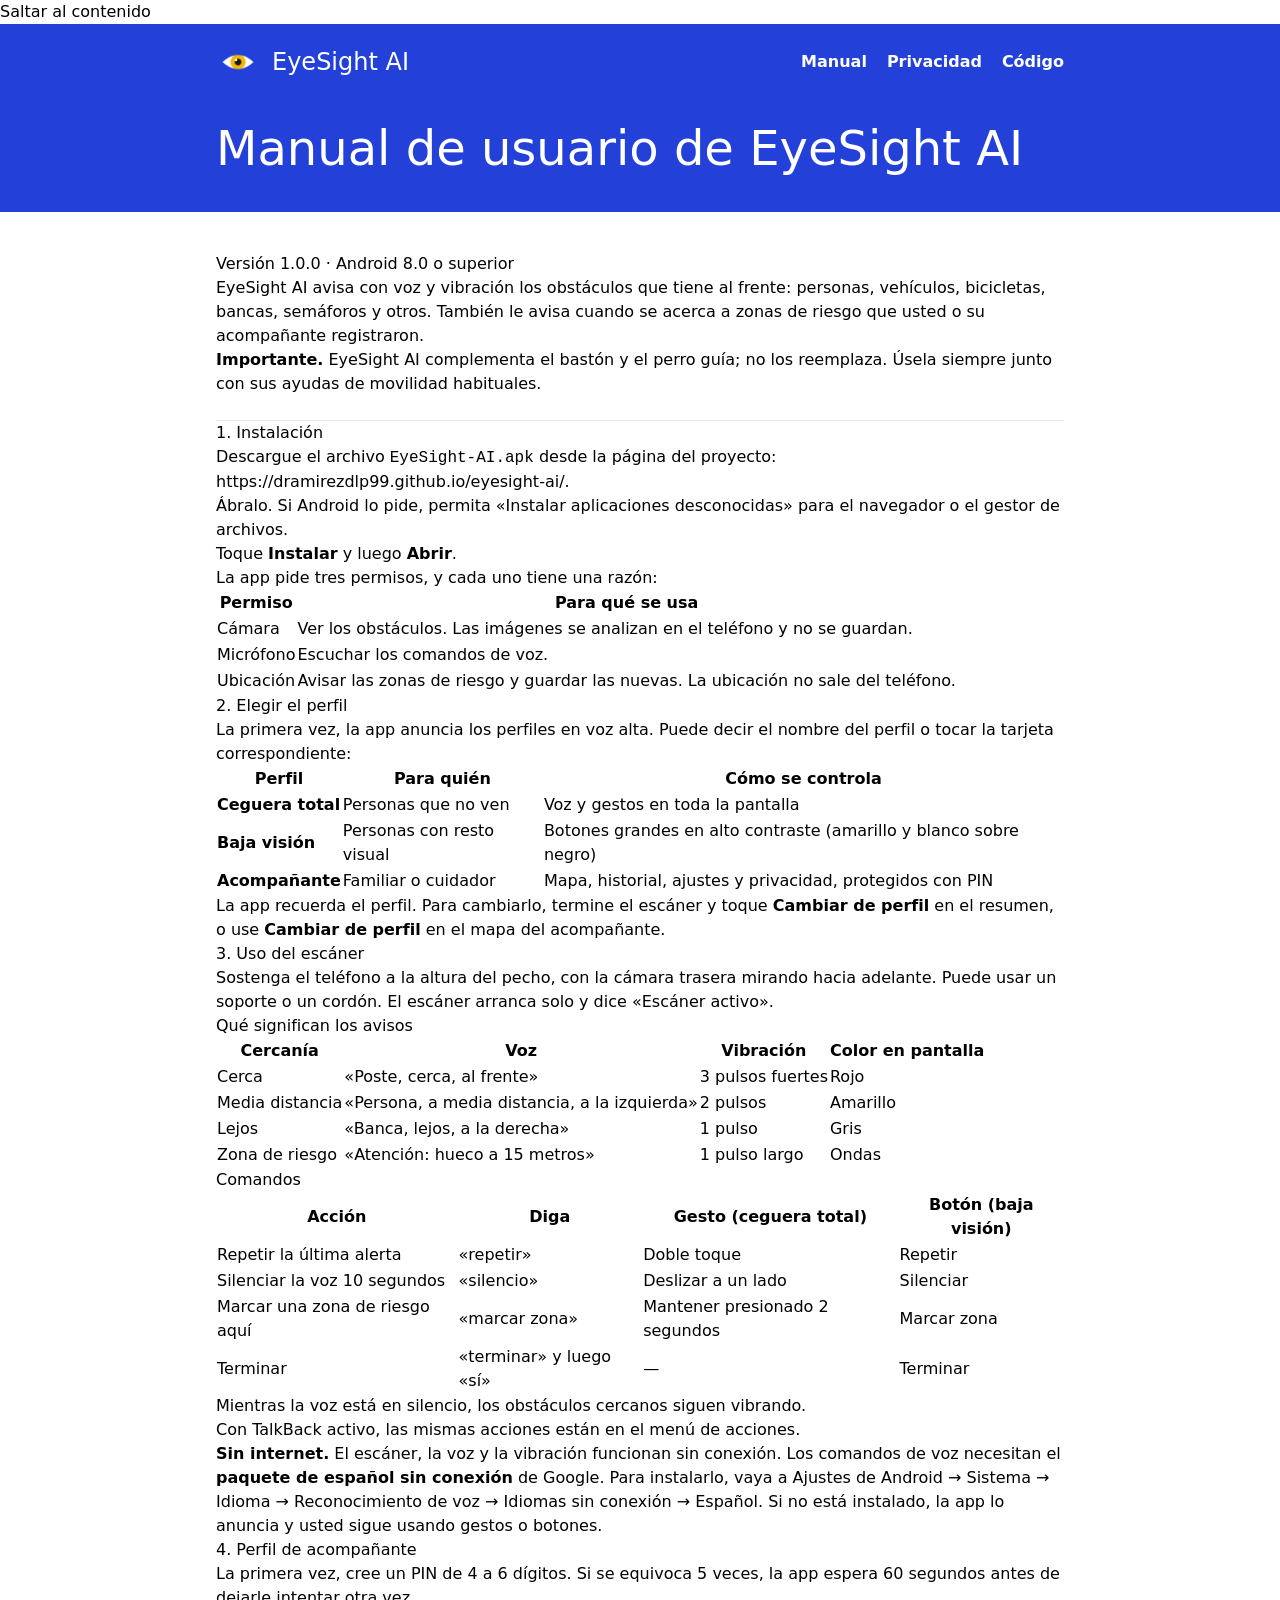
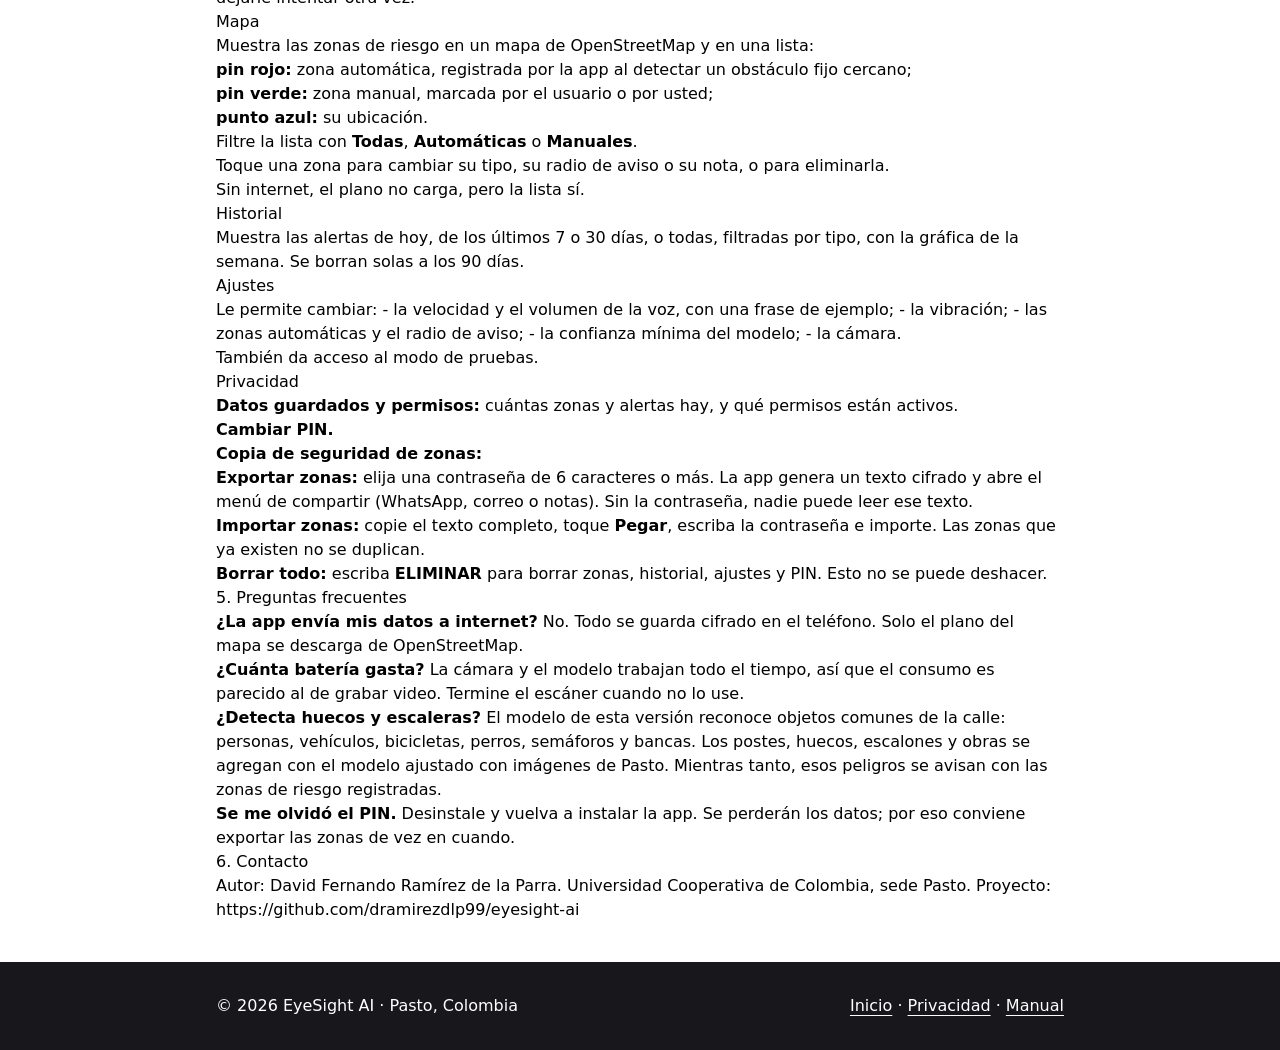
==== website/manual.html @ 479237ba "feat: agrega el manual web" ====
<!doctype html>
<html lang="es">
<head>
  <meta charset="utf-8">
  <meta name="viewport" content="width=device-width, initial-scale=1">
  <title>Manual de usuario · EyeSight AI</title>
  <meta name="description" content="Cómo instalar y usar EyeSight AI: perfiles, alertas, comandos de voz, gestos y perfil de acompañante.">
  <meta name="theme-color" content="#2340D9">
  <link rel="icon" type="image/png" href="img/favicon.png">
  <link rel="stylesheet" href="tailwind.css">
  <link rel="stylesheet" href="site.css">
</head>
<body>
  <a class="skip" href="#contenido">Saltar al contenido</a>
  <!-- Generado desde docs/manual-de-usuario.md. Si cambia el texto, edite ese archivo y regenere esta página. -->
  <header class="bg-cobalt text-paper">
    <nav class="max-w-4xl mx-auto px-4 sm:px-6 py-4 flex items-center justify-between gap-4" aria-label="Principal">
      <a href="./" class="flex items-center gap-3 font-display text-2xl">
        <img src="img/logo-192.png" alt="" width="44" height="44" class="rounded-xl">
        EyeSight AI
      </a>
      <ul class="flex flex-wrap gap-x-5 gap-y-1 text-base font-bold"><li><a class="hover:underline underline-offset-4" aria-current="page" href="manual.html">Manual</a></li><li><a class="hover:underline underline-offset-4" href="privacidad.html">Privacidad</a></li><li><a class="hover:underline underline-offset-4" href="https://github.com/dramirezdlp99/eyesight-ai">Código</a></li></ul>
    </nav>
    <div class="max-w-4xl mx-auto px-4 sm:px-6 pt-6 pb-10">
      <h1 class="font-display text-4xl sm:text-5xl leading-tight">Manual de usuario de EyeSight AI</h1>
    </div>
    <div class="greca" role="presentation"></div>
  </header>
  <main id="contenido" class="max-w-4xl mx-auto px-4 sm:px-6 py-10 prose-es">
<p>Versión 1.0.0 · Android 8.0 o superior</p>
<p>EyeSight AI avisa con voz y vibración los obstáculos que tiene al frente: personas, vehículos,
bicicletas, bancas, semáforos y otros. También le avisa cuando se acerca a zonas de riesgo que usted o su
acompañante registraron.</p>
<div class="note mb-6">
<p><strong>Importante.</strong> EyeSight AI complementa el bastón y el perro guía; no los reemplaza. Úsela
siempre junto con sus ayudas de movilidad habituales.</p>
</div>
<hr />
<h2 id="1-instalacion">1. Instalación</h2>
<ol>
<li>Descargue el archivo <code>EyeSight-AI.apk</code> desde la página del proyecto:
   <a href="https://dramirezdlp99.github.io/eyesight-ai/">https://dramirezdlp99.github.io/eyesight-ai/</a>.</li>
<li>Ábralo. Si Android lo pide, permita «Instalar aplicaciones desconocidas» para el navegador o
   el gestor de archivos.</li>
<li>Toque <strong>Instalar</strong> y luego <strong>Abrir</strong>.</li>
</ol>
<p>La app pide tres permisos, y cada uno tiene una razón:</p>
<div class="table-wrap"><table>
<thead>
<tr>
<th>Permiso</th>
<th>Para qué se usa</th>
</tr>
</thead>
<tbody>
<tr>
<td>Cámara</td>
<td>Ver los obstáculos. Las imágenes se analizan en el teléfono y no se guardan.</td>
</tr>
<tr>
<td>Micrófono</td>
<td>Escuchar los comandos de voz.</td>
</tr>
<tr>
<td>Ubicación</td>
<td>Avisar las zonas de riesgo y guardar las nuevas. La ubicación no sale del teléfono.</td>
</tr>
</tbody>
</table></div>
<h2 id="2-elegir-el-perfil">2. Elegir el perfil</h2>
<p>La primera vez, la app anuncia los perfiles en voz alta. Puede decir el nombre del perfil o tocar
la tarjeta correspondiente:</p>
<div class="table-wrap"><table>
<thead>
<tr>
<th>Perfil</th>
<th>Para quién</th>
<th>Cómo se controla</th>
</tr>
</thead>
<tbody>
<tr>
<td><strong>Ceguera total</strong></td>
<td>Personas que no ven</td>
<td>Voz y gestos en toda la pantalla</td>
</tr>
<tr>
<td><strong>Baja visión</strong></td>
<td>Personas con resto visual</td>
<td>Botones grandes en alto contraste (amarillo y blanco sobre negro)</td>
</tr>
<tr>
<td><strong>Acompañante</strong></td>
<td>Familiar o cuidador</td>
<td>Mapa, historial, ajustes y privacidad, protegidos con PIN</td>
</tr>
</tbody>
</table></div>
<p>La app recuerda el perfil. Para cambiarlo, termine el escáner y toque <strong>Cambiar de perfil</strong> en el
resumen, o use <strong>Cambiar de perfil</strong> en el mapa del acompañante.</p>
<h2 id="3-uso-del-escaner">3. Uso del escáner</h2>
<p>Sostenga el teléfono a la altura del pecho, con la cámara trasera mirando hacia adelante. Puede
usar un soporte o un cordón. El escáner arranca solo y dice «Escáner activo».</p>
<h3 id="que-significan-los-avisos">Qué significan los avisos</h3>
<div class="table-wrap"><table>
<thead>
<tr>
<th>Cercanía</th>
<th>Voz</th>
<th>Vibración</th>
<th>Color en pantalla</th>
</tr>
</thead>
<tbody>
<tr>
<td>Cerca</td>
<td>«Poste, cerca, al frente»</td>
<td>3 pulsos fuertes</td>
<td>Rojo</td>
</tr>
<tr>
<td>Media distancia</td>
<td>«Persona, a media distancia, a la izquierda»</td>
<td>2 pulsos</td>
<td>Amarillo</td>
</tr>
<tr>
<td>Lejos</td>
<td>«Banca, lejos, a la derecha»</td>
<td>1 pulso</td>
<td>Gris</td>
</tr>
<tr>
<td>Zona de riesgo</td>
<td>«Atención: hueco a 15 metros»</td>
<td>1 pulso largo</td>
<td>Ondas</td>
</tr>
</tbody>
</table></div>
<h3 id="comandos">Comandos</h3>
<div class="table-wrap"><table>
<thead>
<tr>
<th>Acción</th>
<th>Diga</th>
<th>Gesto (ceguera total)</th>
<th>Botón (baja visión)</th>
</tr>
</thead>
<tbody>
<tr>
<td>Repetir la última alerta</td>
<td>«repetir»</td>
<td>Doble toque</td>
<td>Repetir</td>
</tr>
<tr>
<td>Silenciar la voz 10 segundos</td>
<td>«silencio»</td>
<td>Deslizar a un lado</td>
<td>Silenciar</td>
</tr>
<tr>
<td>Marcar una zona de riesgo aquí</td>
<td>«marcar zona»</td>
<td>Mantener presionado 2 segundos</td>
<td>Marcar zona</td>
</tr>
<tr>
<td>Terminar</td>
<td>«terminar» y luego «sí»</td>
<td>—</td>
<td>Terminar</td>
</tr>
</tbody>
</table></div>
<ul>
<li>Mientras la voz está en silencio, los obstáculos cercanos siguen vibrando.</li>
<li>Con TalkBack activo, las mismas acciones están en el menú de acciones.</li>
</ul>
<p><strong>Sin internet.</strong> El escáner, la voz y la vibración funcionan sin conexión. Los comandos de voz
necesitan el <strong>paquete de español sin conexión</strong> de Google. Para instalarlo, vaya a Ajustes de
Android → Sistema → Idioma → Reconocimiento de voz → Idiomas sin conexión → Español. Si no está
instalado, la app lo anuncia y usted sigue usando gestos o botones.</p>
<h2 id="4-perfil-de-acompanante">4. Perfil de acompañante</h2>
<p>La primera vez, cree un PIN de 4 a 6 dígitos. Si se equivoca 5 veces, la app espera 60 segundos
antes de dejarle intentar otra vez.</p>
<h3 id="mapa">Mapa</h3>
<ul>
<li>Muestra las zonas de riesgo en un mapa de OpenStreetMap y en una lista:</li>
<li><strong>pin rojo:</strong> zona automática, registrada por la app al detectar un obstáculo fijo cercano;</li>
<li><strong>pin verde:</strong> zona manual, marcada por el usuario o por usted;</li>
<li><strong>punto azul:</strong> su ubicación.</li>
<li>Filtre la lista con <strong>Todas</strong>, <strong>Automáticas</strong> o <strong>Manuales</strong>.</li>
<li>Toque una zona para cambiar su tipo, su radio de aviso o su nota, o para eliminarla.</li>
<li>Sin internet, el plano no carga, pero la lista sí.</li>
</ul>
<h3 id="historial">Historial</h3>
<p>Muestra las alertas de hoy, de los últimos 7 o 30 días, o todas, filtradas por tipo, con la
gráfica de la semana. Se borran solas a los 90 días.</p>
<h3 id="ajustes">Ajustes</h3>
<p>Le permite cambiar:
- la velocidad y el volumen de la voz, con una frase de ejemplo;
- la vibración;
- las zonas automáticas y el radio de aviso;
- la confianza mínima del modelo;
- la cámara.</p>
<p>También da acceso al modo de pruebas.</p>
<h3 id="privacidad">Privacidad</h3>
<ul>
<li><strong>Datos guardados y permisos:</strong> cuántas zonas y alertas hay, y qué permisos están activos.</li>
<li><strong>Cambiar PIN.</strong></li>
<li><strong>Copia de seguridad de zonas:</strong></li>
<li><strong>Exportar zonas:</strong> elija una contraseña de 6 caracteres o más. La app genera un texto
    cifrado y abre el menú de compartir (WhatsApp, correo o notas). Sin la contraseña, nadie
    puede leer ese texto.</li>
<li><strong>Importar zonas:</strong> copie el texto completo, toque <strong>Pegar</strong>, escriba la contraseña e
    importe. Las zonas que ya existen no se duplican.</li>
<li><strong>Borrar todo:</strong> escriba <strong>ELIMINAR</strong> para borrar zonas, historial, ajustes y PIN. Esto no se
  puede deshacer.</li>
</ul>
<h2 id="5-preguntas-frecuentes">5. Preguntas frecuentes</h2>
<p><strong>¿La app envía mis datos a internet?</strong>
No. Todo se guarda cifrado en el teléfono. Solo el plano del mapa se descarga de OpenStreetMap.</p>
<p><strong>¿Cuánta batería gasta?</strong>
La cámara y el modelo trabajan todo el tiempo, así que el consumo es parecido al de grabar video.
Termine el escáner cuando no lo use.</p>
<p><strong>¿Detecta huecos y escaleras?</strong>
El modelo de esta versión reconoce objetos comunes de la calle: personas, vehículos, bicicletas,
perros, semáforos y bancas. Los postes, huecos, escalones y obras se agregan con el modelo
ajustado con imágenes de Pasto. Mientras tanto, esos peligros se avisan con las zonas de riesgo
registradas.</p>
<p><strong>Se me olvidó el PIN.</strong>
Desinstale y vuelva a instalar la app. Se perderán los datos; por eso conviene exportar las zonas
de vez en cuando.</p>
<h2 id="6-contacto">6. Contacto</h2>
<p>Autor: David Fernando Ramírez de la Parra. Universidad Cooperativa de Colombia, sede Pasto.
Proyecto: <a href="https://github.com/dramirezdlp99/eyesight-ai">https://github.com/dramirezdlp99/eyesight-ai</a></p>
  </main>
  <footer class="bg-ink text-paper">
    <div class="greca" role="presentation"></div>
    <div class="max-w-4xl mx-auto px-4 sm:px-6 py-8 flex flex-wrap gap-4 justify-between text-base">
      <p>© 2026 EyeSight AI · Pasto, Colombia</p>
      <p><a class="underline underline-offset-4" href="./">Inicio</a> ·
        <a class="underline underline-offset-4" href="privacidad.html">Privacidad</a> ·
        <a class="underline underline-offset-4" href="manual.html">Manual</a></p>
    </div>
  </footer>
</body>
</html>
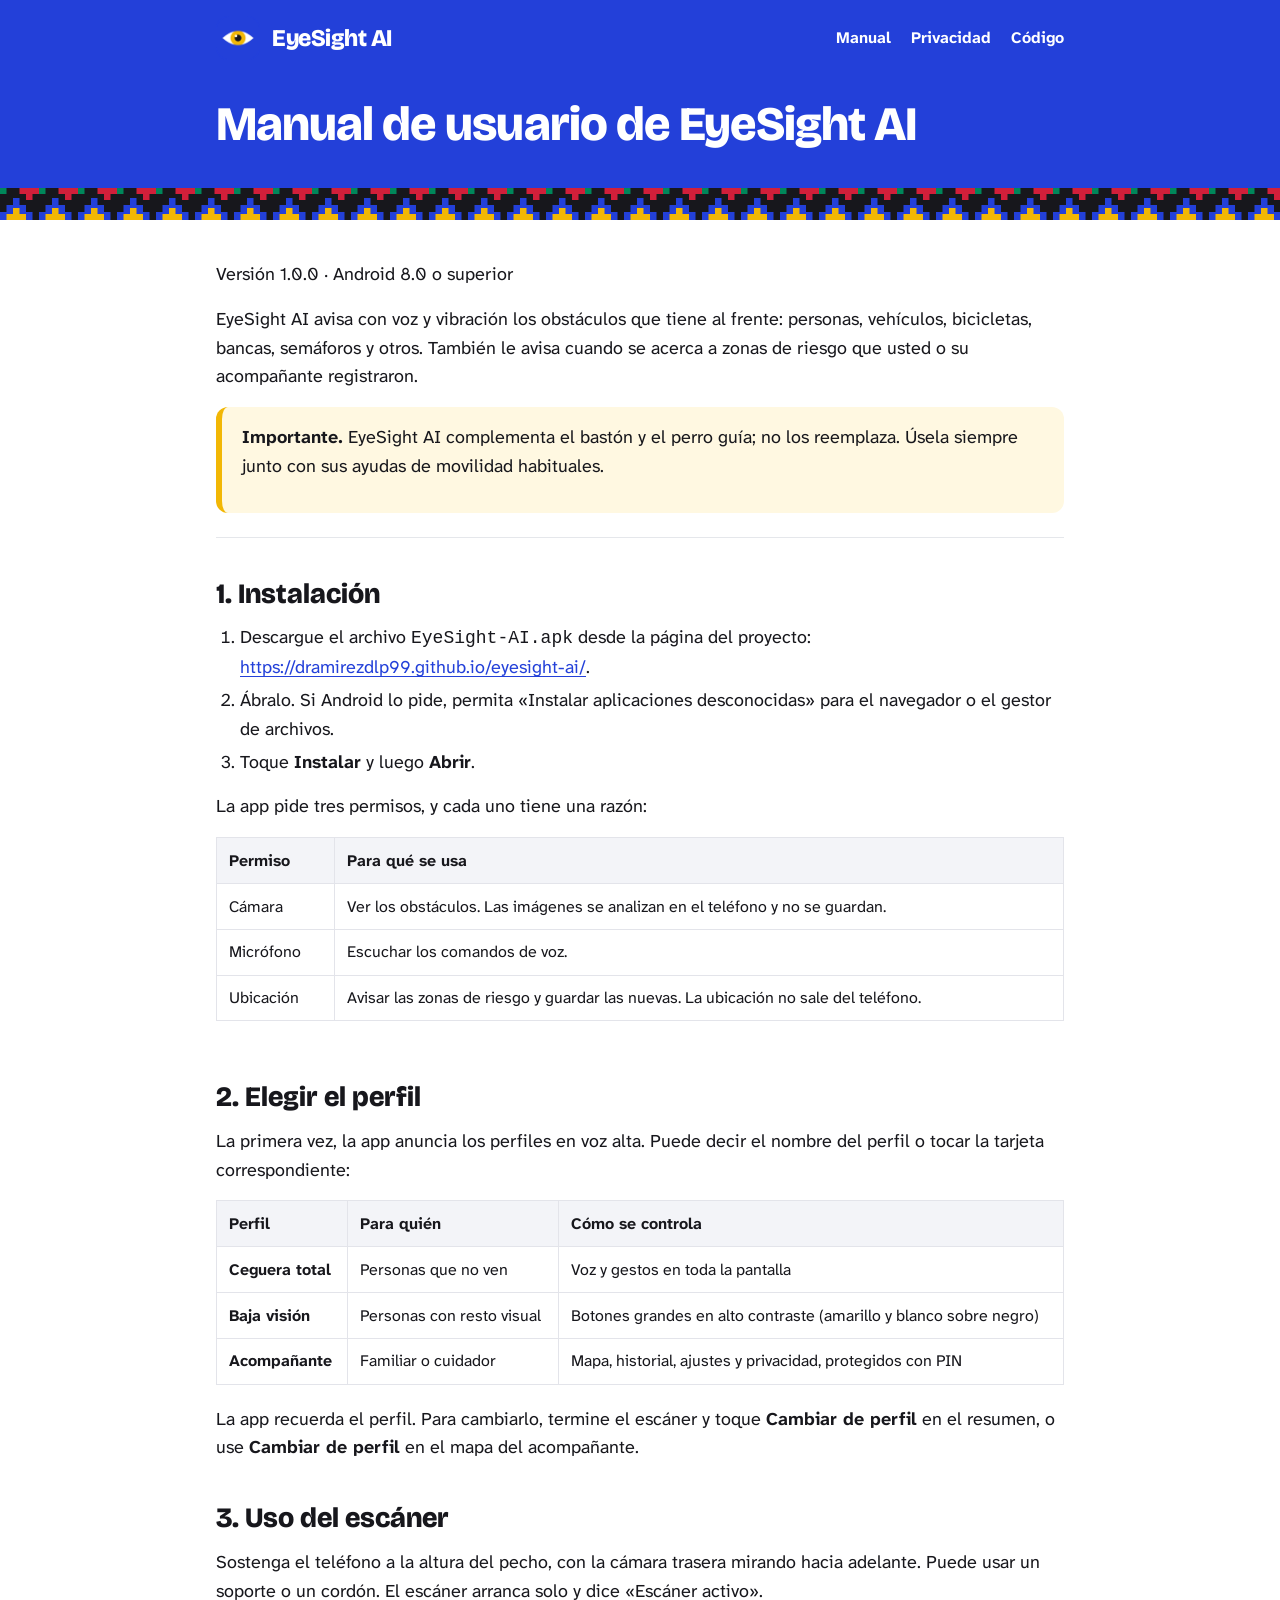
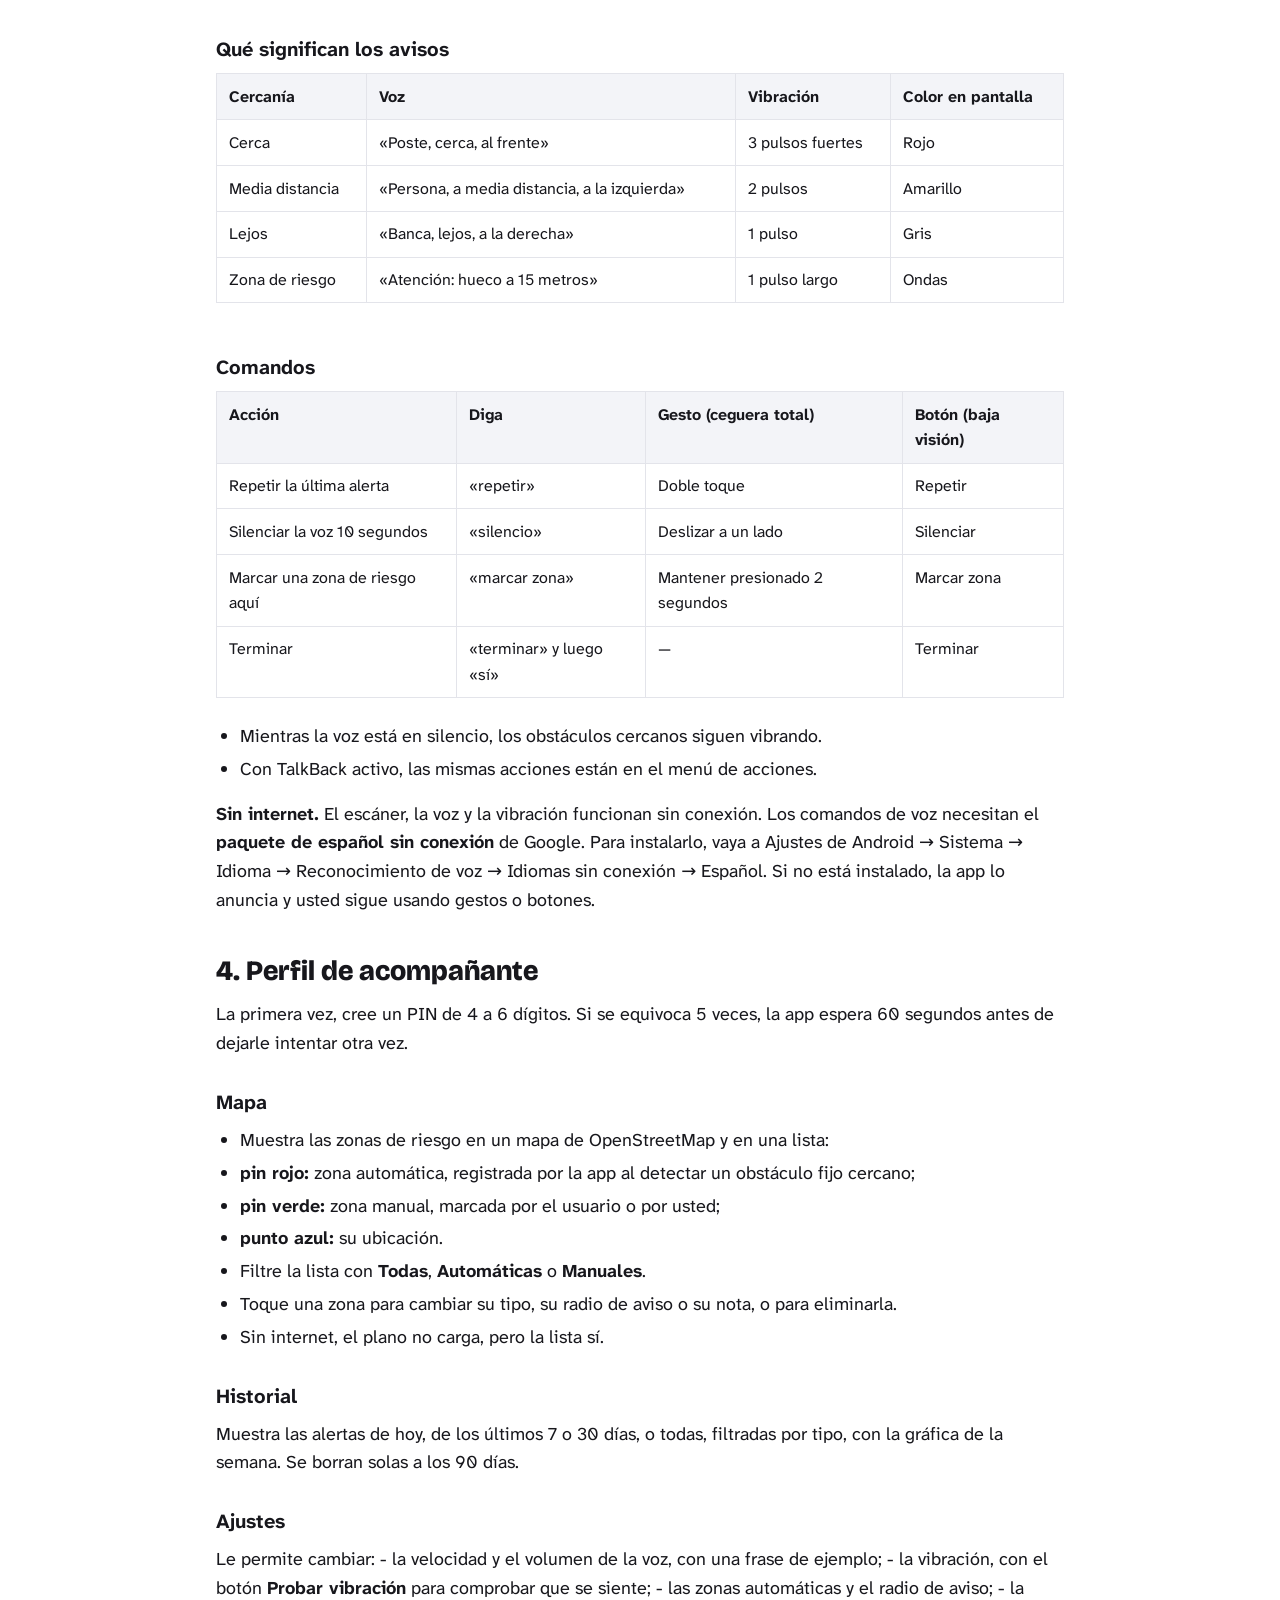
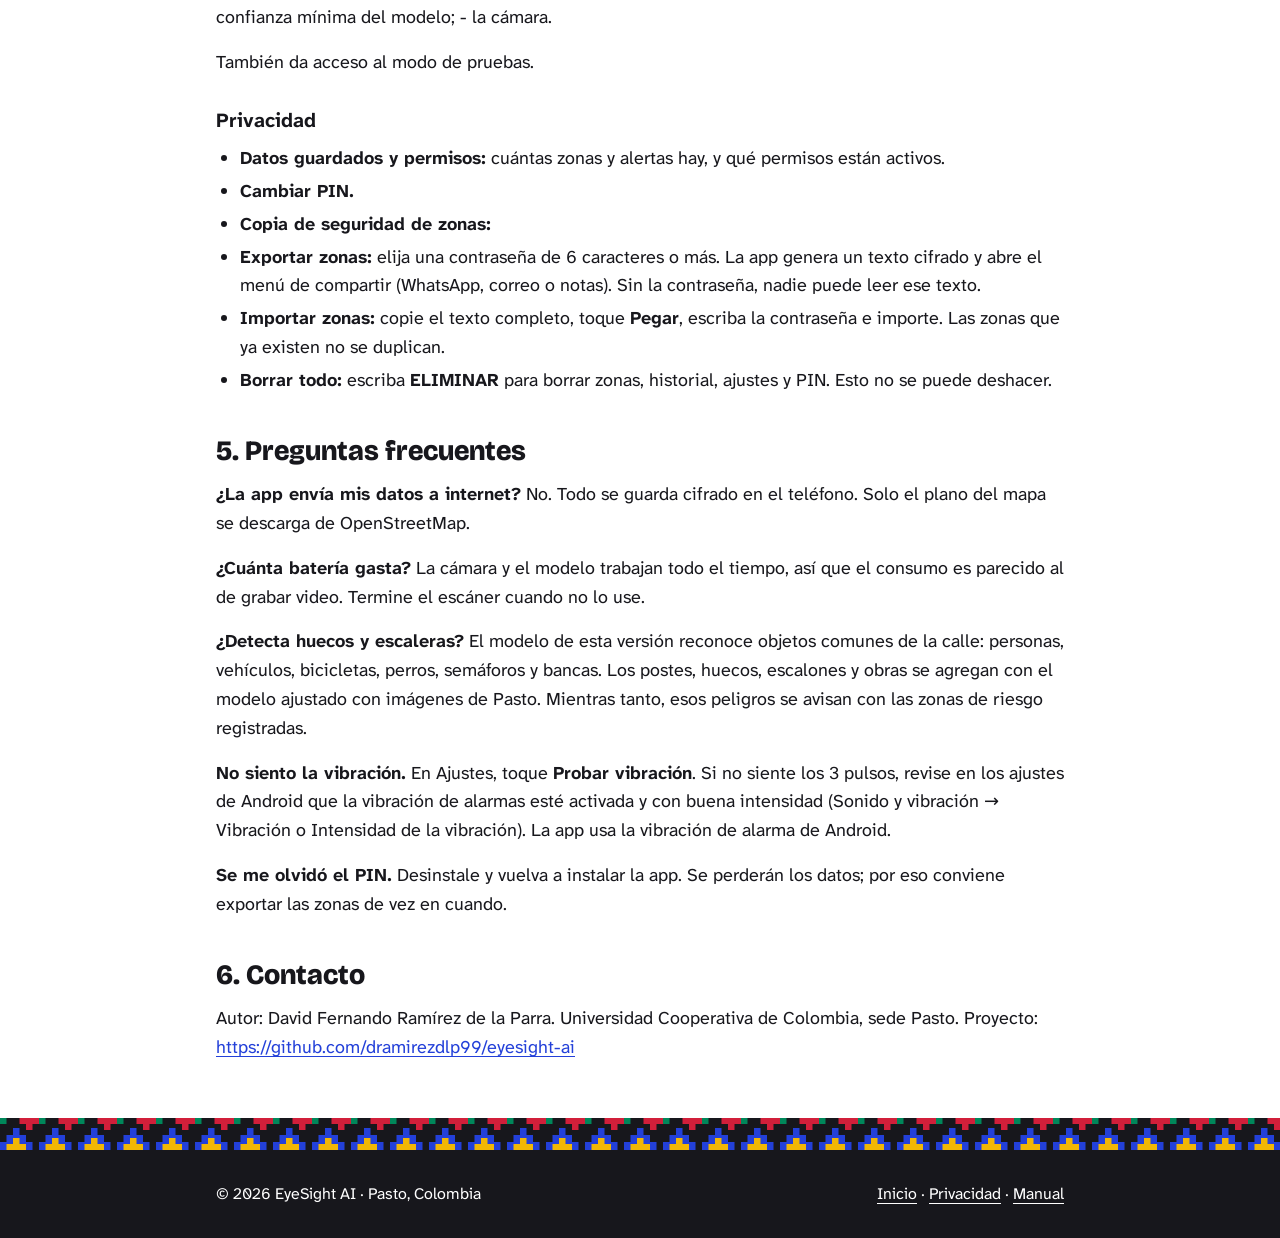
==== commit b2731a56: "docs: actualiza el manual web" ====
--- a/website/manual.html
+++ b/website/manual.html
@@ -202,7 +202,7 @@
 <h3 id="ajustes">Ajustes</h3>
 <p>Le permite cambiar:
 - la velocidad y el volumen de la voz, con una frase de ejemplo;
-- la vibración;
+- la vibración, con el botón <strong>Probar vibración</strong> para comprobar que se siente;
 - las zonas automáticas y el radio de aviso;
 - la confianza mínima del modelo;
 - la cámara.</p>
@@ -231,6 +231,10 @@
 perros, semáforos y bancas. Los postes, huecos, escalones y obras se agregan con el modelo
 ajustado con imágenes de Pasto. Mientras tanto, esos peligros se avisan con las zonas de riesgo
 registradas.</p>
+<p><strong>No siento la vibración.</strong>
+En Ajustes, toque <strong>Probar vibración</strong>. Si no siente los 3 pulsos, revise en los ajustes de
+Android que la vibración de alarmas esté activada y con buena intensidad (Sonido y vibración →
+Vibración o Intensidad de la vibración). La app usa la vibración de alarma de Android.</p>
 <p><strong>Se me olvidó el PIN.</strong>
 Desinstale y vuelva a instalar la app. Se perderán los datos; por eso conviene exportar las zonas
 de vez en cuando.</p>
--- a/website/site.css
+++ b/website/site.css
@@ -0,0 +1,76 @@
+/* EyeSight AI: estilos comunes de la página web («Barniz de Pasto»). */
+@font-face {
+  font-family: "Atkinson Hyperlegible Next";
+  src: url("fonts/AtkinsonHyperlegibleNext-Regular.ttf") format("truetype");
+  font-weight: 400;
+  font-display: swap;
+}
+@font-face {
+  font-family: "Atkinson Hyperlegible Next";
+  src: url("fonts/AtkinsonHyperlegibleNext-Bold.ttf") format("truetype");
+  font-weight: 700;
+  font-display: swap;
+}
+@font-face {
+  font-family: "Bricolage Grotesque";
+  src: url("fonts/BricolageGrotesque-ExtraBold.ttf") format("truetype");
+  font-weight: 800;
+  font-display: swap;
+}
+
+:root {
+  --paper: #ffffff;
+  --mist: #f3f4f8;
+  --line: #e3e4ea;
+  --ink: #17171c;
+  --ink-soft: #4b4b57;
+  --cobalt: #2340d9;
+  --cobalt-deep: #1a2fa6;
+  --carmin: #d11f3a;
+  --oro: #f2b705;
+  --esmeralda: #00875a;
+  color-scheme: light;
+}
+
+html { scroll-behavior: smooth; }
+@media (prefers-reduced-motion: reduce) {
+  html { scroll-behavior: auto; }
+  *, *::before, *::after { animation: none !important; transition: none !important; }
+}
+
+body {
+  background: var(--paper);
+  color: var(--ink);
+  font-family: "Atkinson Hyperlegible Next", system-ui, sans-serif;
+  font-size: 1.125rem;
+  line-height: 1.6;
+}
+
+.font-display { font-family: "Bricolage Grotesque", "Atkinson Hyperlegible Next", sans-serif; font-weight: 800; letter-spacing: -0.02em; }
+
+.greca {
+  height: 32px;
+  background: url("img/greca.svg") repeat-x left center / auto 32px;
+}
+.greca-tall { height: 48px; background-size: auto 48px; }
+
+:focus-visible { outline: 4px solid var(--oro); outline-offset: 3px; border-radius: 6px; }
+
+.skip {
+  position: absolute; left: 1rem; top: -4rem; z-index: 50;
+  background: var(--ink); color: var(--paper); padding: .75rem 1rem; border-radius: .75rem;
+}
+.skip:focus { top: 1rem; }
+
+.prose-es h2 { font-family: "Bricolage Grotesque", sans-serif; font-weight: 800; font-size: 1.75rem; line-height: 1.2; margin: 2.5rem 0 .75rem; }
+.prose-es h3 { font-weight: 700; font-size: 1.25rem; margin: 1.75rem 0 .5rem; }
+.prose-es p, .prose-es ul, .prose-es ol { margin: 0 0 1rem; }
+.prose-es ul { list-style: disc; padding-left: 1.5rem; }
+.prose-es ol { list-style: decimal; padding-left: 1.5rem; }
+.prose-es li { margin: .25rem 0; }
+.prose-es a { color: var(--cobalt); text-decoration: underline; text-underline-offset: 3px; }
+.prose-es table { width: 100%; border-collapse: collapse; margin: 0 0 1.25rem; font-size: 1rem; }
+.prose-es th, .prose-es td { border: 1px solid var(--line); padding: .6rem .75rem; text-align: left; vertical-align: top; }
+.prose-es th { background: var(--mist); }
+.table-wrap { overflow-x: auto; }
+.note { background: #fff8e1; border-left: 6px solid var(--oro); padding: 1rem 1.25rem; border-radius: .75rem; }
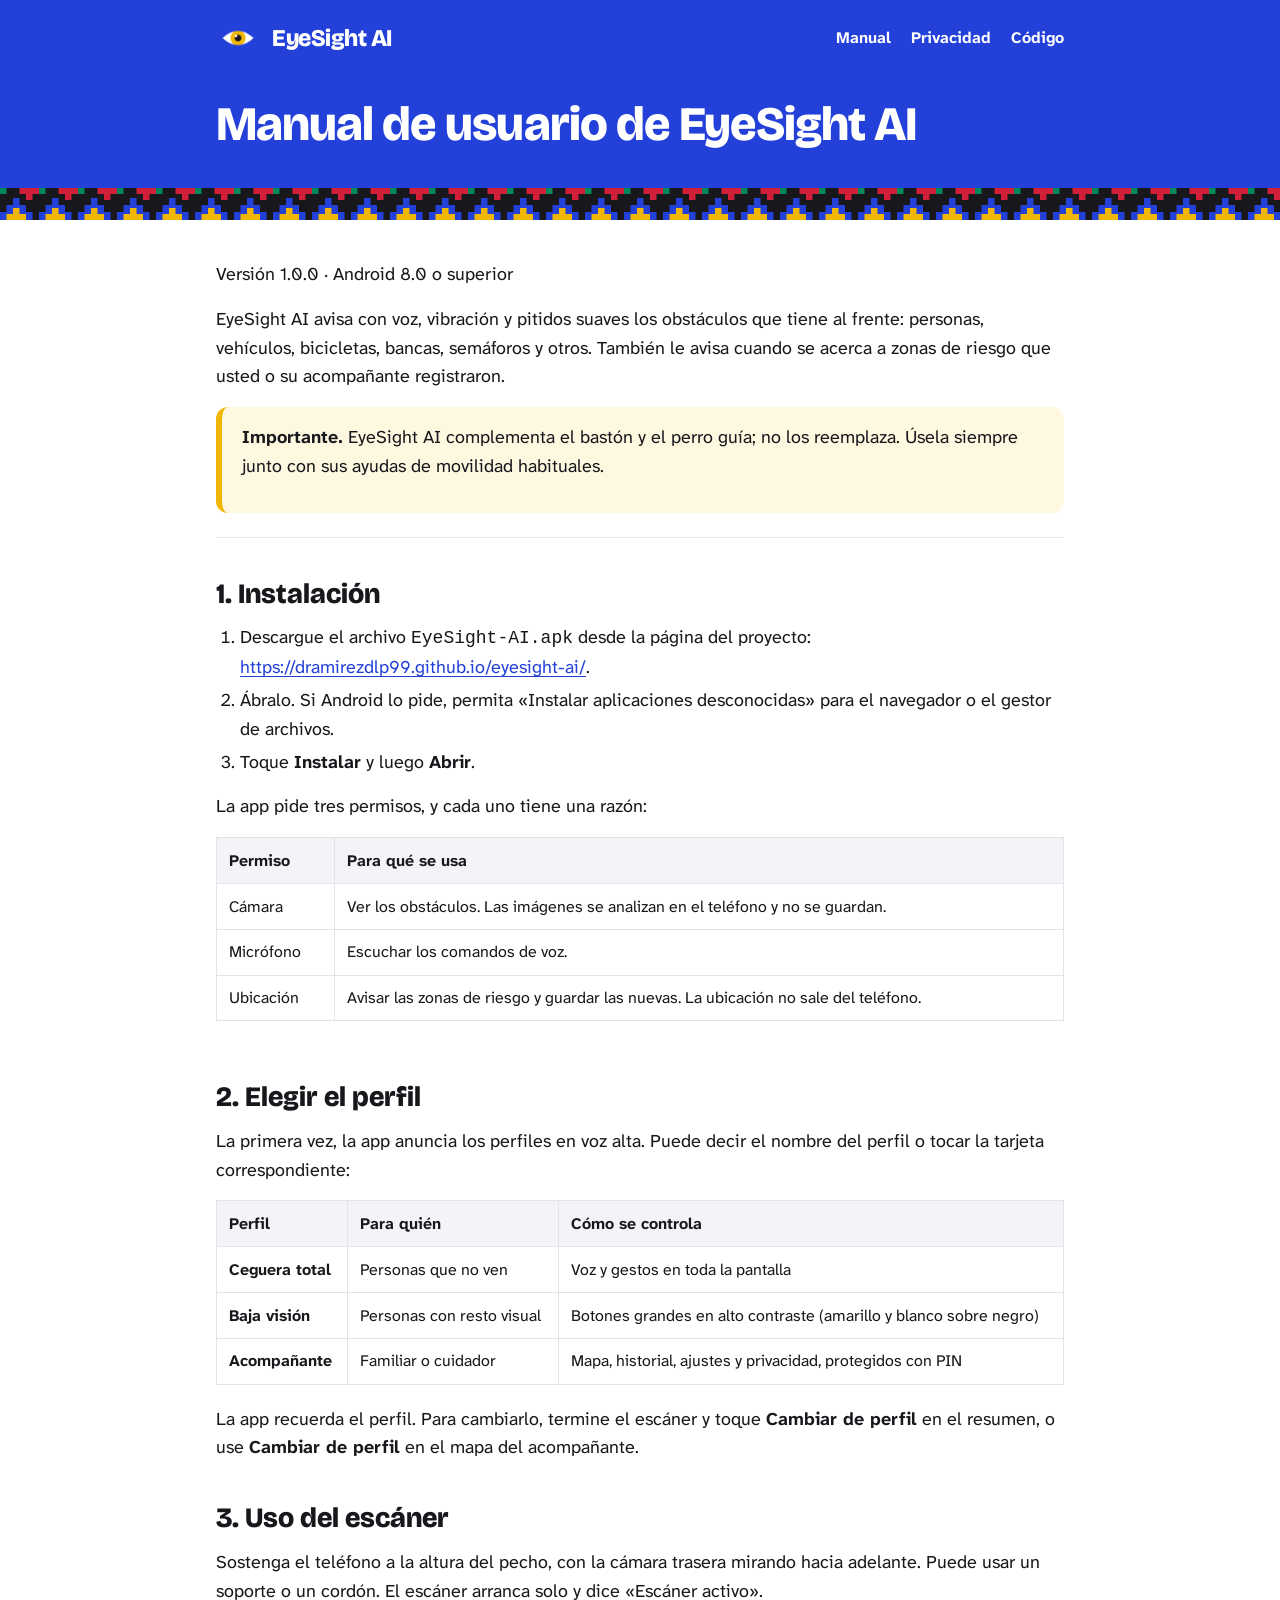
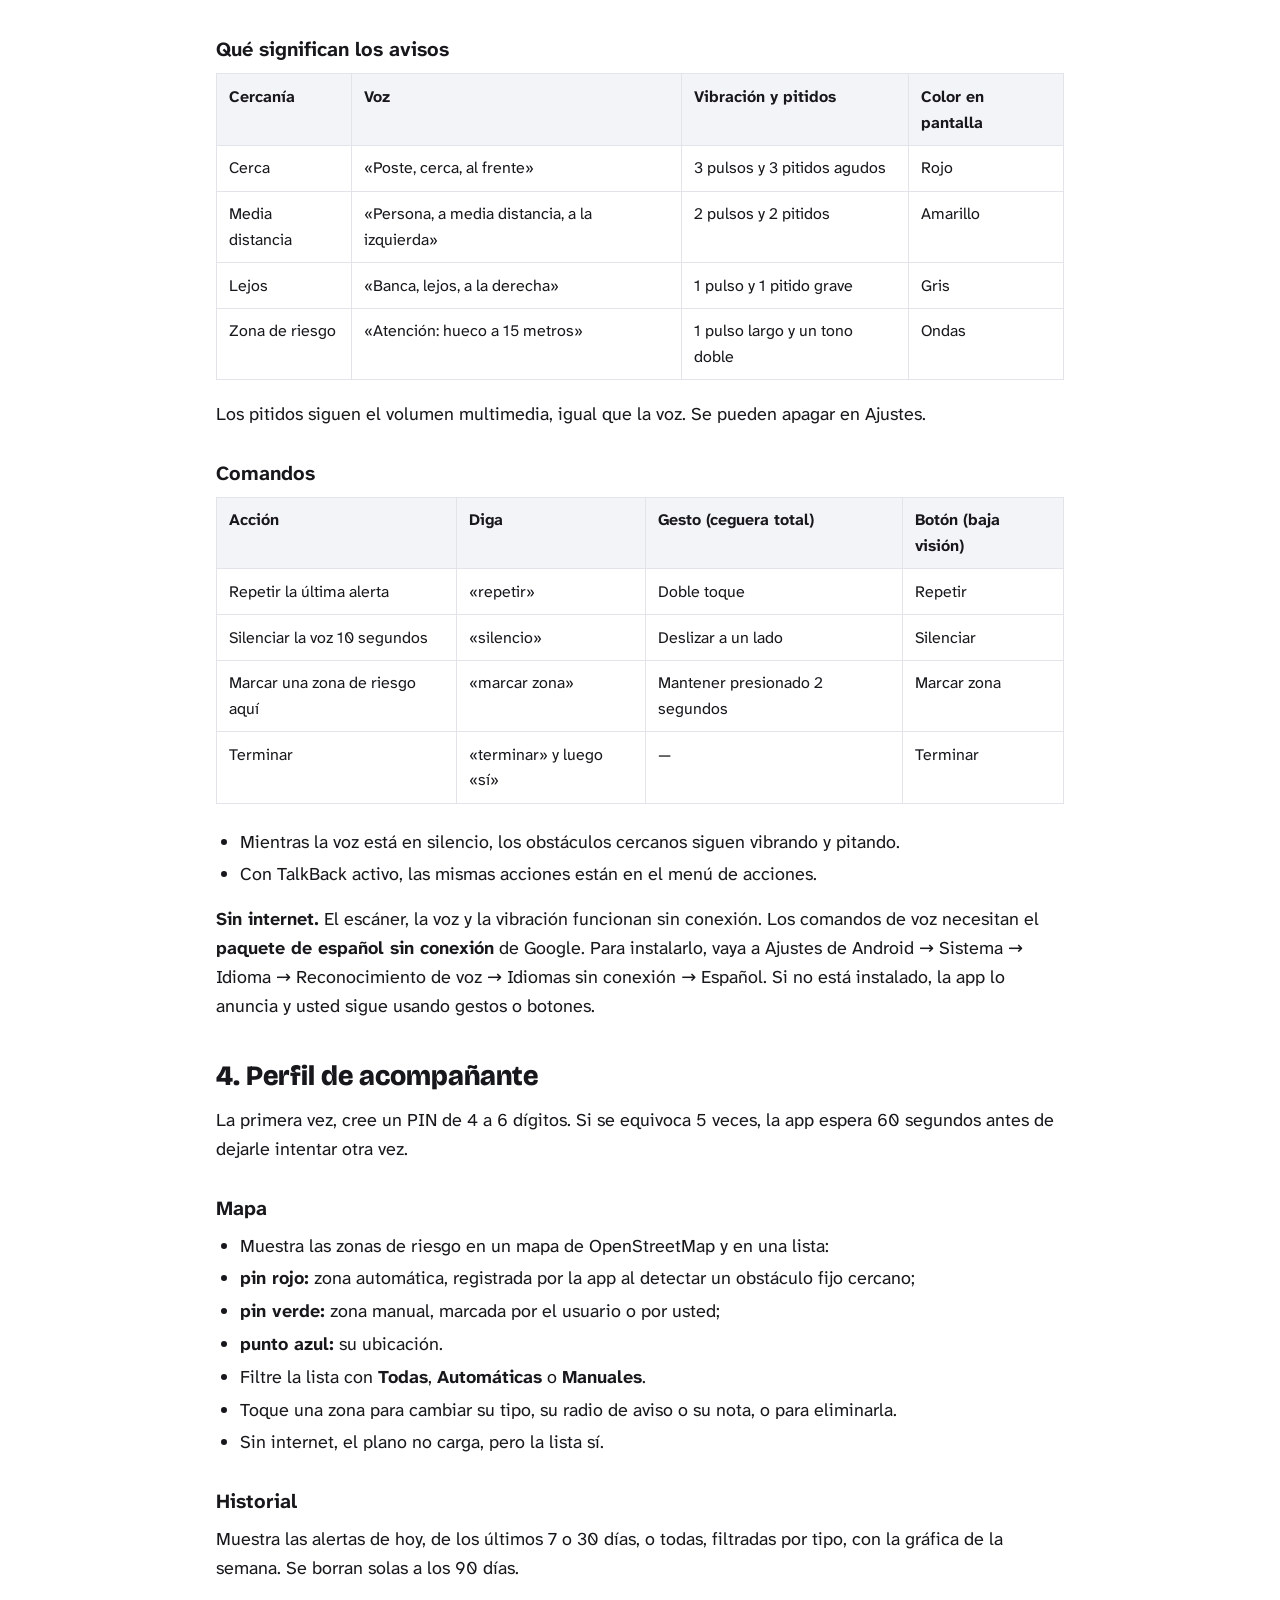
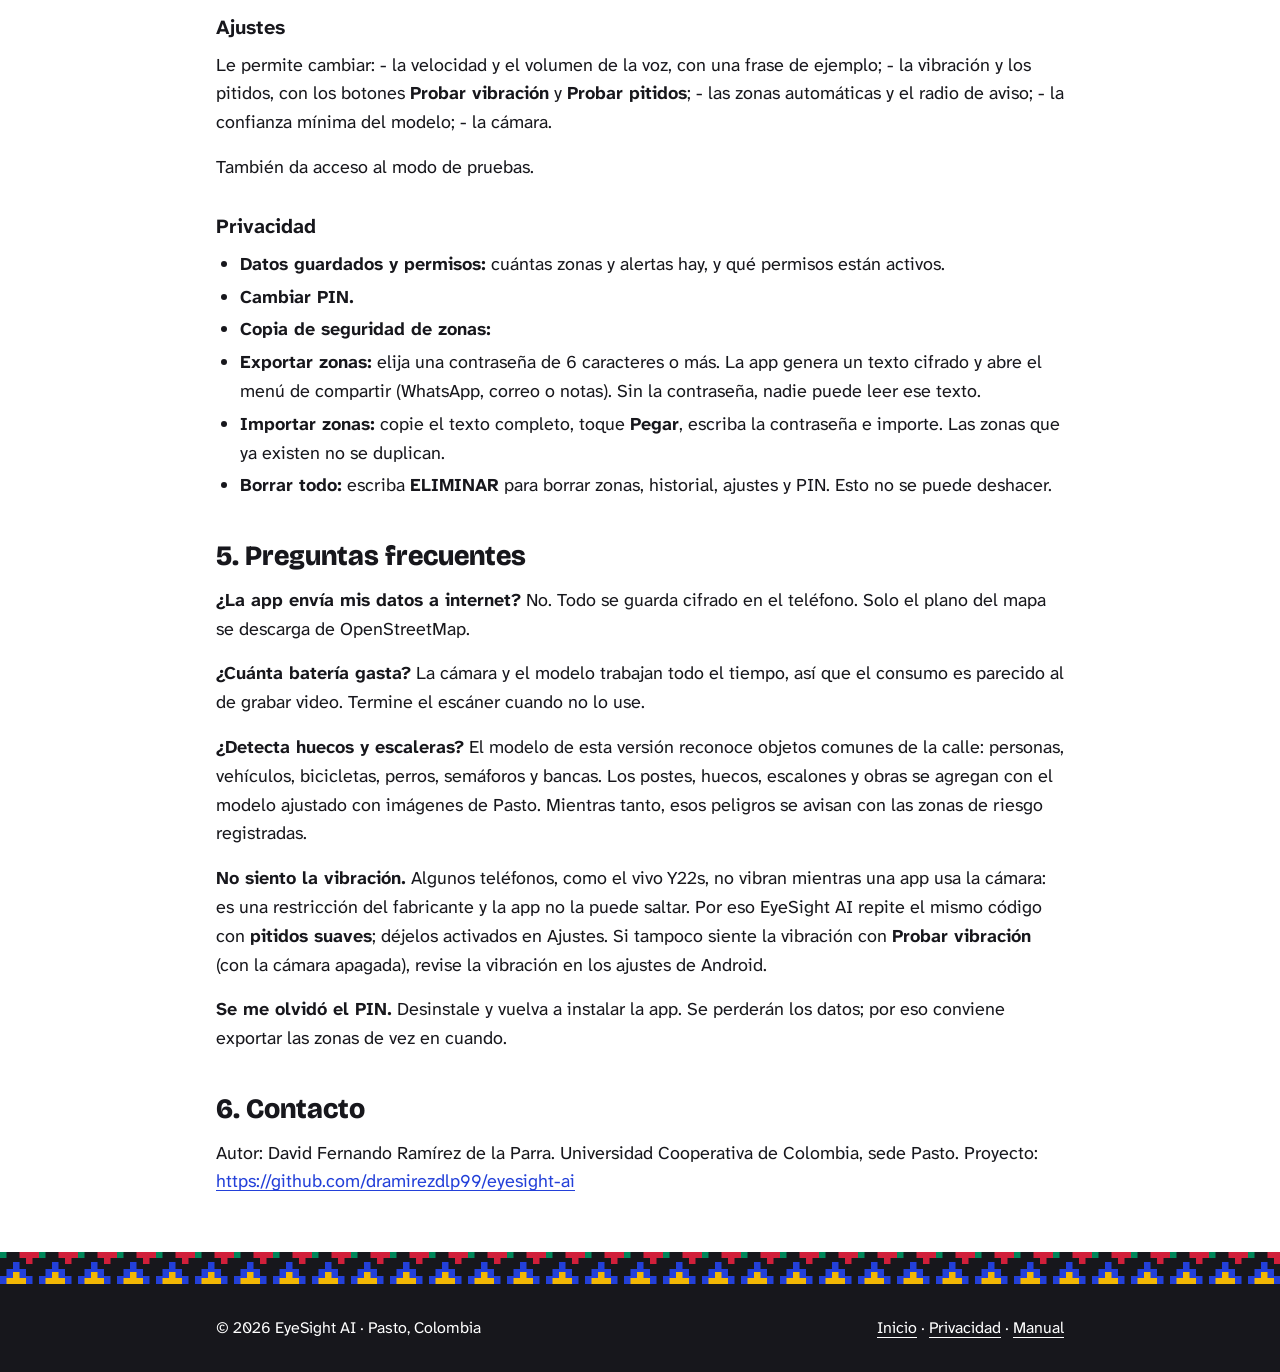
==== commit b2eb3ece: "docs: actualiza el manual web" ====
--- a/website/manual.html
+++ b/website/manual.html
@@ -28,7 +28,7 @@
   </header>
   <main id="contenido" class="max-w-4xl mx-auto px-4 sm:px-6 py-10 prose-es">
 <p>Versión 1.0.0 · Android 8.0 o superior</p>
-<p>EyeSight AI avisa con voz y vibración los obstáculos que tiene al frente: personas, vehículos,
+<p>EyeSight AI avisa con voz, vibración y pitidos suaves los obstáculos que tiene al frente: personas, vehículos,
 bicicletas, bancas, semáforos y otros. También le avisa cuando se acerca a zonas de riesgo que usted o su
 acompañante registraron.</p>
 <div class="note mb-6">
@@ -107,7 +107,7 @@
 <tr>
 <th>Cercanía</th>
 <th>Voz</th>
-<th>Vibración</th>
+<th>Vibración y pitidos</th>
 <th>Color en pantalla</th>
 </tr>
 </thead>
@@ -115,29 +115,30 @@
 <tr>
 <td>Cerca</td>
 <td>«Poste, cerca, al frente»</td>
-<td>3 pulsos fuertes</td>
+<td>3 pulsos y 3 pitidos agudos</td>
 <td>Rojo</td>
 </tr>
 <tr>
 <td>Media distancia</td>
 <td>«Persona, a media distancia, a la izquierda»</td>
-<td>2 pulsos</td>
+<td>2 pulsos y 2 pitidos</td>
 <td>Amarillo</td>
 </tr>
 <tr>
 <td>Lejos</td>
 <td>«Banca, lejos, a la derecha»</td>
-<td>1 pulso</td>
+<td>1 pulso y 1 pitido grave</td>
 <td>Gris</td>
 </tr>
 <tr>
 <td>Zona de riesgo</td>
 <td>«Atención: hueco a 15 metros»</td>
-<td>1 pulso largo</td>
+<td>1 pulso largo y un tono doble</td>
 <td>Ondas</td>
 </tr>
 </tbody>
 </table></div>
+<p>Los pitidos siguen el volumen multimedia, igual que la voz. Se pueden apagar en Ajustes.</p>
 <h3 id="comandos">Comandos</h3>
 <div class="table-wrap"><table>
 <thead>
@@ -176,7 +177,7 @@
 </tbody>
 </table></div>
 <ul>
-<li>Mientras la voz está en silencio, los obstáculos cercanos siguen vibrando.</li>
+<li>Mientras la voz está en silencio, los obstáculos cercanos siguen vibrando y pitando.</li>
 <li>Con TalkBack activo, las mismas acciones están en el menú de acciones.</li>
 </ul>
 <p><strong>Sin internet.</strong> El escáner, la voz y la vibración funcionan sin conexión. Los comandos de voz
@@ -202,7 +203,7 @@
 <h3 id="ajustes">Ajustes</h3>
 <p>Le permite cambiar:
 - la velocidad y el volumen de la voz, con una frase de ejemplo;
-- la vibración, con el botón <strong>Probar vibración</strong> para comprobar que se siente;
+- la vibración y los pitidos, con los botones <strong>Probar vibración</strong> y <strong>Probar pitidos</strong>;
 - las zonas automáticas y el radio de aviso;
 - la confianza mínima del modelo;
 - la cámara.</p>
@@ -232,9 +233,10 @@
 ajustado con imágenes de Pasto. Mientras tanto, esos peligros se avisan con las zonas de riesgo
 registradas.</p>
 <p><strong>No siento la vibración.</strong>
-En Ajustes, toque <strong>Probar vibración</strong>. Si no siente los 3 pulsos, revise en los ajustes de
-Android que la vibración de alarmas esté activada y con buena intensidad (Sonido y vibración →
-Vibración o Intensidad de la vibración). La app usa la vibración de alarma de Android.</p>
+Algunos teléfonos, como el vivo Y22s, no vibran mientras una app usa la cámara: es una
+restricción del fabricante y la app no la puede saltar. Por eso EyeSight AI repite el mismo código
+con <strong>pitidos suaves</strong>; déjelos activados en Ajustes. Si tampoco siente la vibración con
+<strong>Probar vibración</strong> (con la cámara apagada), revise la vibración en los ajustes de Android.</p>
 <p><strong>Se me olvidó el PIN.</strong>
 Desinstale y vuelva a instalar la app. Se perderán los datos; por eso conviene exportar las zonas
 de vez en cuando.</p>
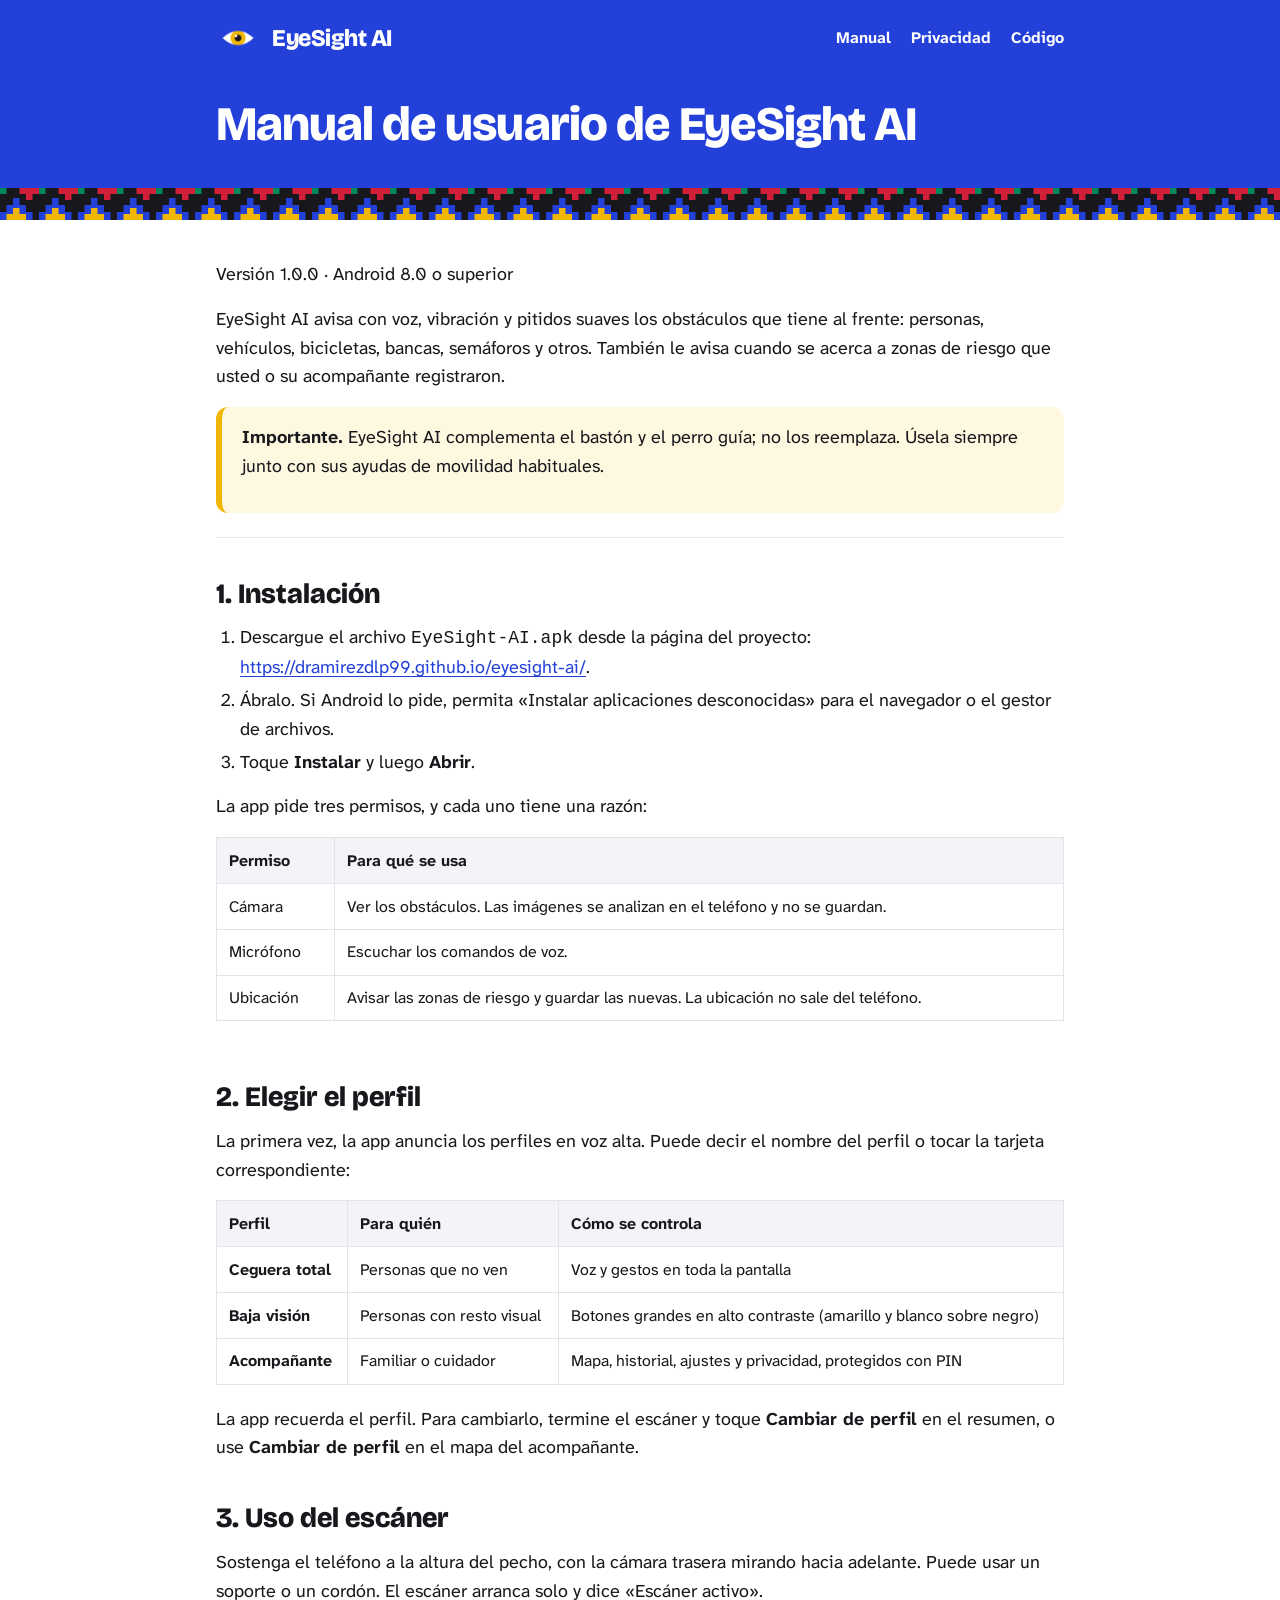
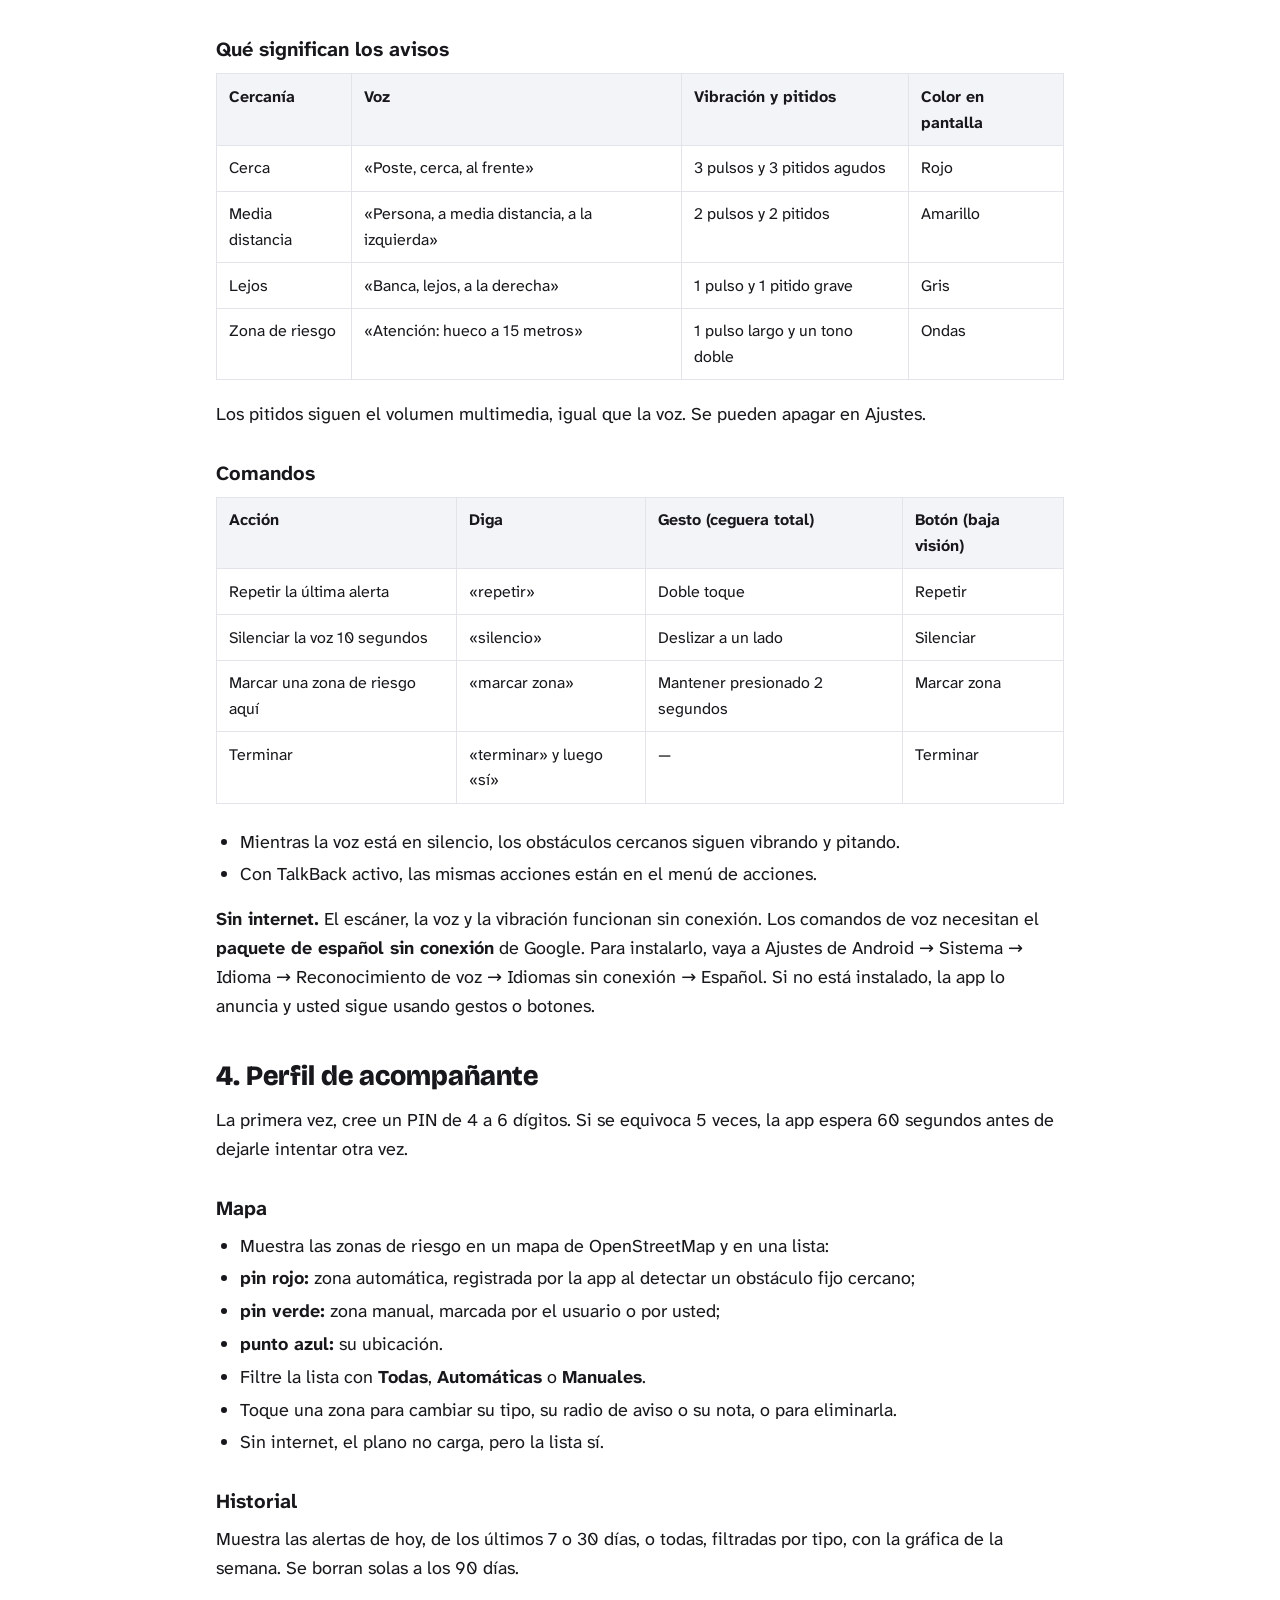
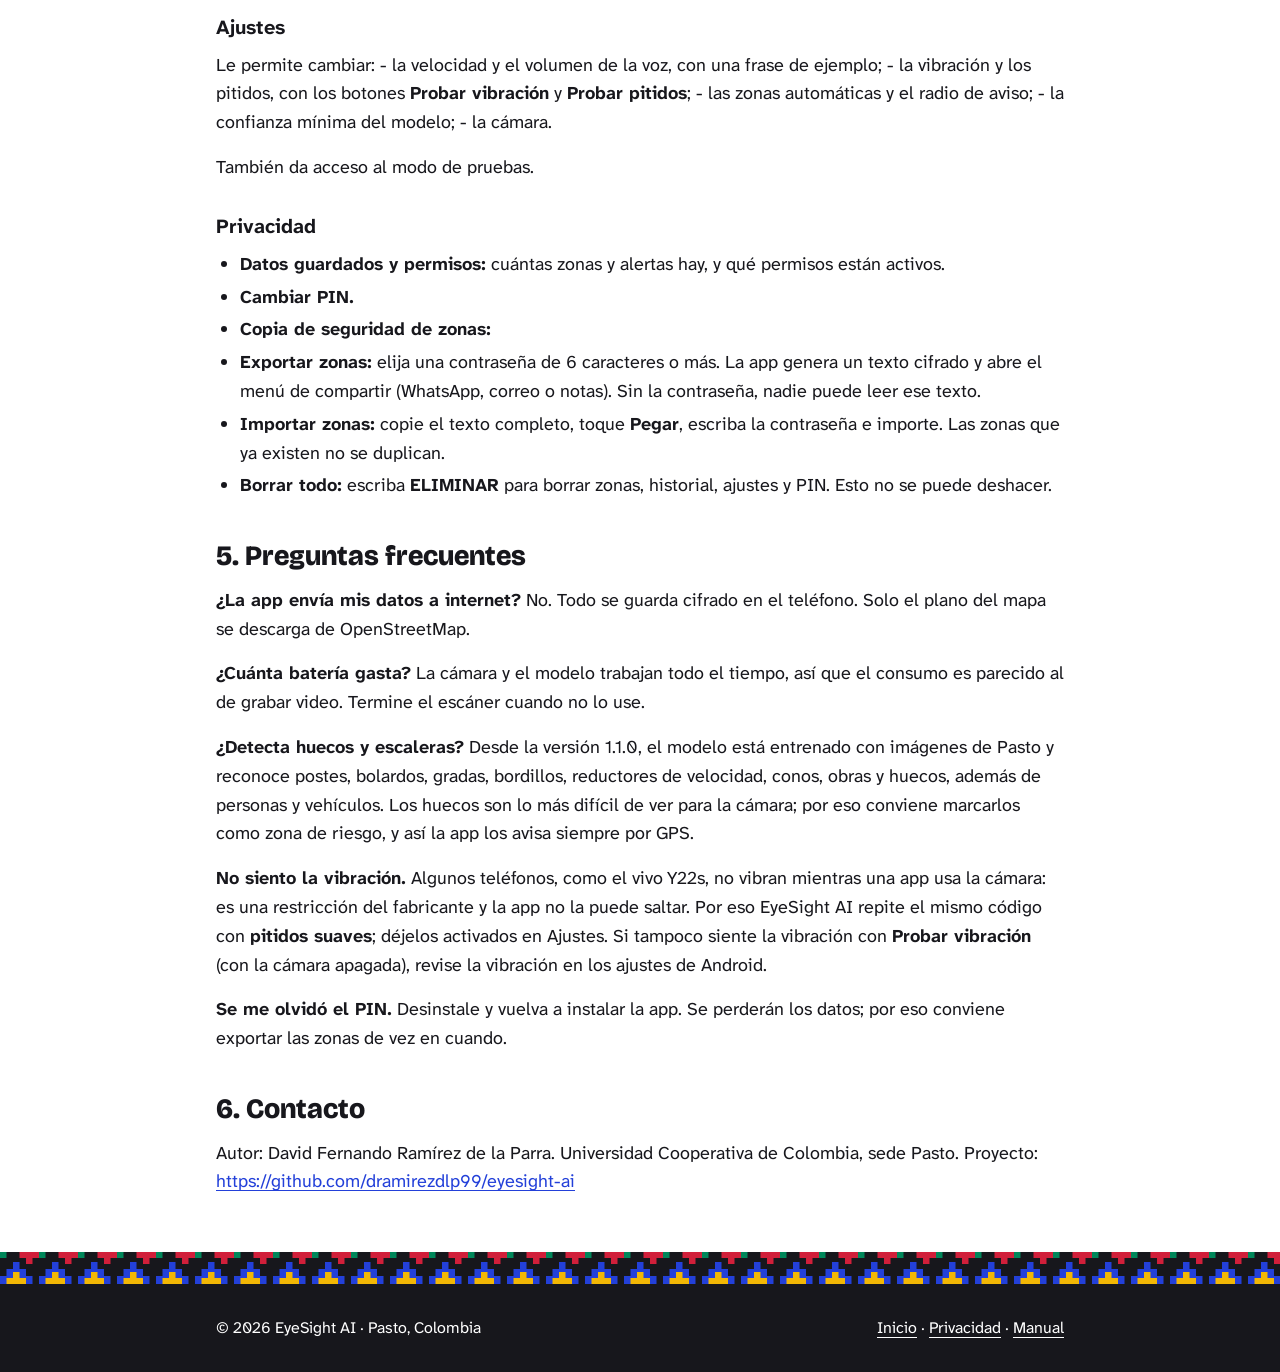
==== commit ec54011e: "docs: actualiza el manual web" ====
--- a/website/manual.html
+++ b/website/manual.html
@@ -228,10 +228,10 @@
 La cámara y el modelo trabajan todo el tiempo, así que el consumo es parecido al de grabar video.
 Termine el escáner cuando no lo use.</p>
 <p><strong>¿Detecta huecos y escaleras?</strong>
-El modelo de esta versión reconoce objetos comunes de la calle: personas, vehículos, bicicletas,
-perros, semáforos y bancas. Los postes, huecos, escalones y obras se agregan con el modelo
-ajustado con imágenes de Pasto. Mientras tanto, esos peligros se avisan con las zonas de riesgo
-registradas.</p>
+Desde la versión 1.1.0, el modelo está entrenado con imágenes de Pasto y reconoce postes,
+bolardos, gradas, bordillos, reductores de velocidad, conos, obras y huecos, además de personas y
+vehículos. Los huecos son lo más difícil de ver para la cámara; por eso conviene marcarlos como
+zona de riesgo, y así la app los avisa siempre por GPS.</p>
 <p><strong>No siento la vibración.</strong>
 Algunos teléfonos, como el vivo Y22s, no vibran mientras una app usa la cámara: es una
 restricción del fabricante y la app no la puede saltar. Por eso EyeSight AI repite el mismo código
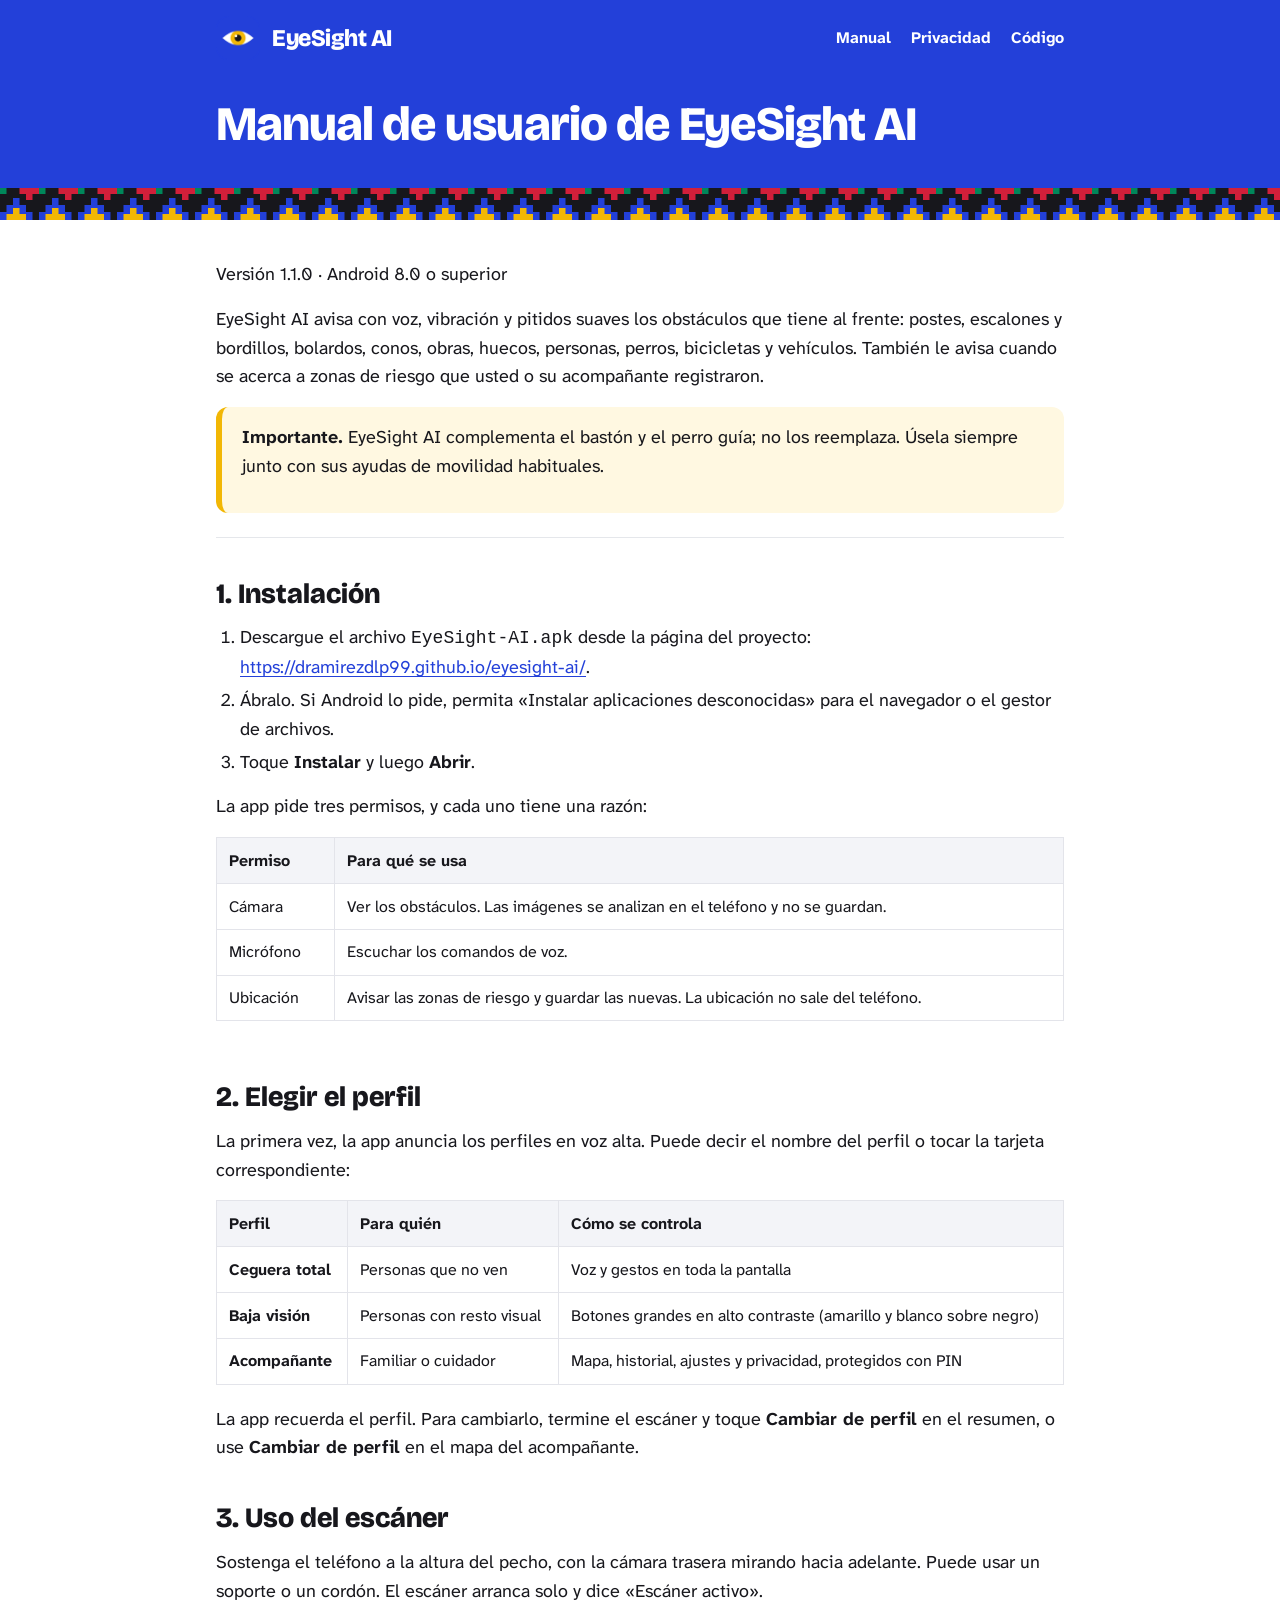
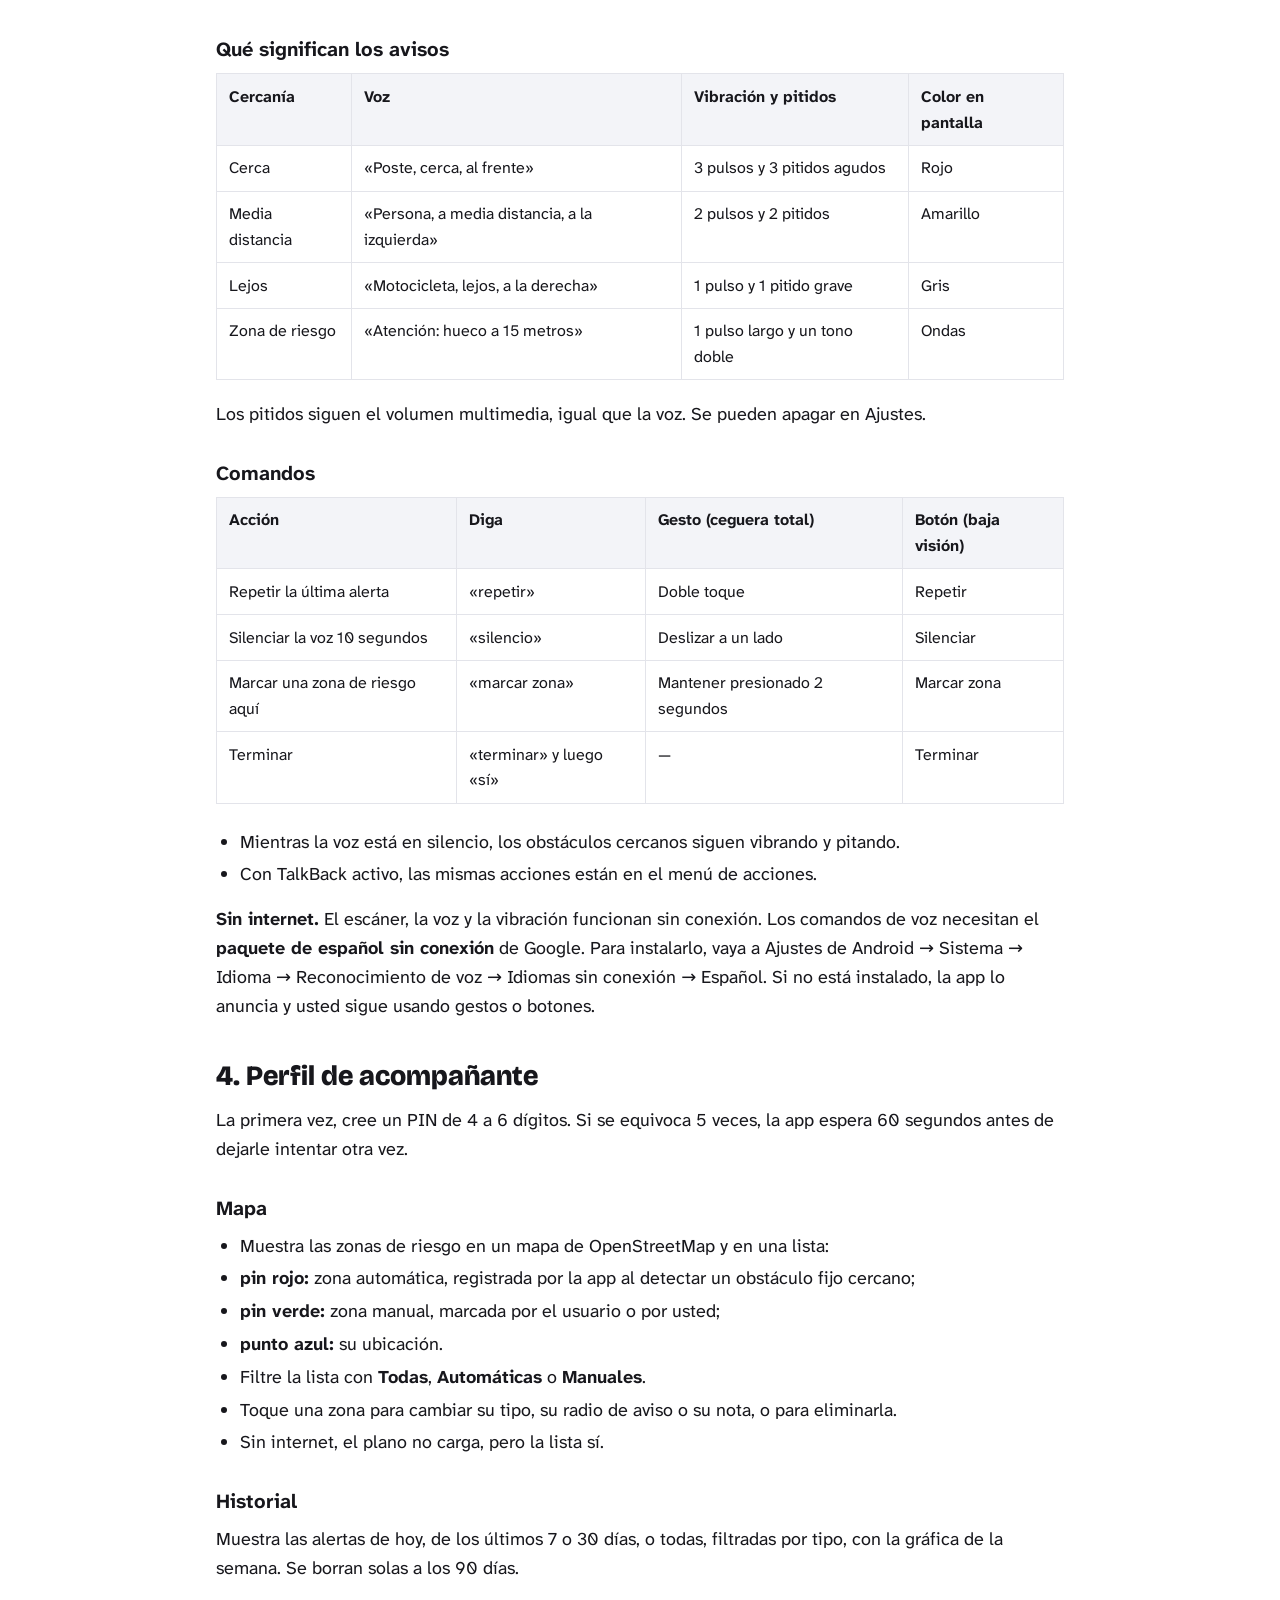
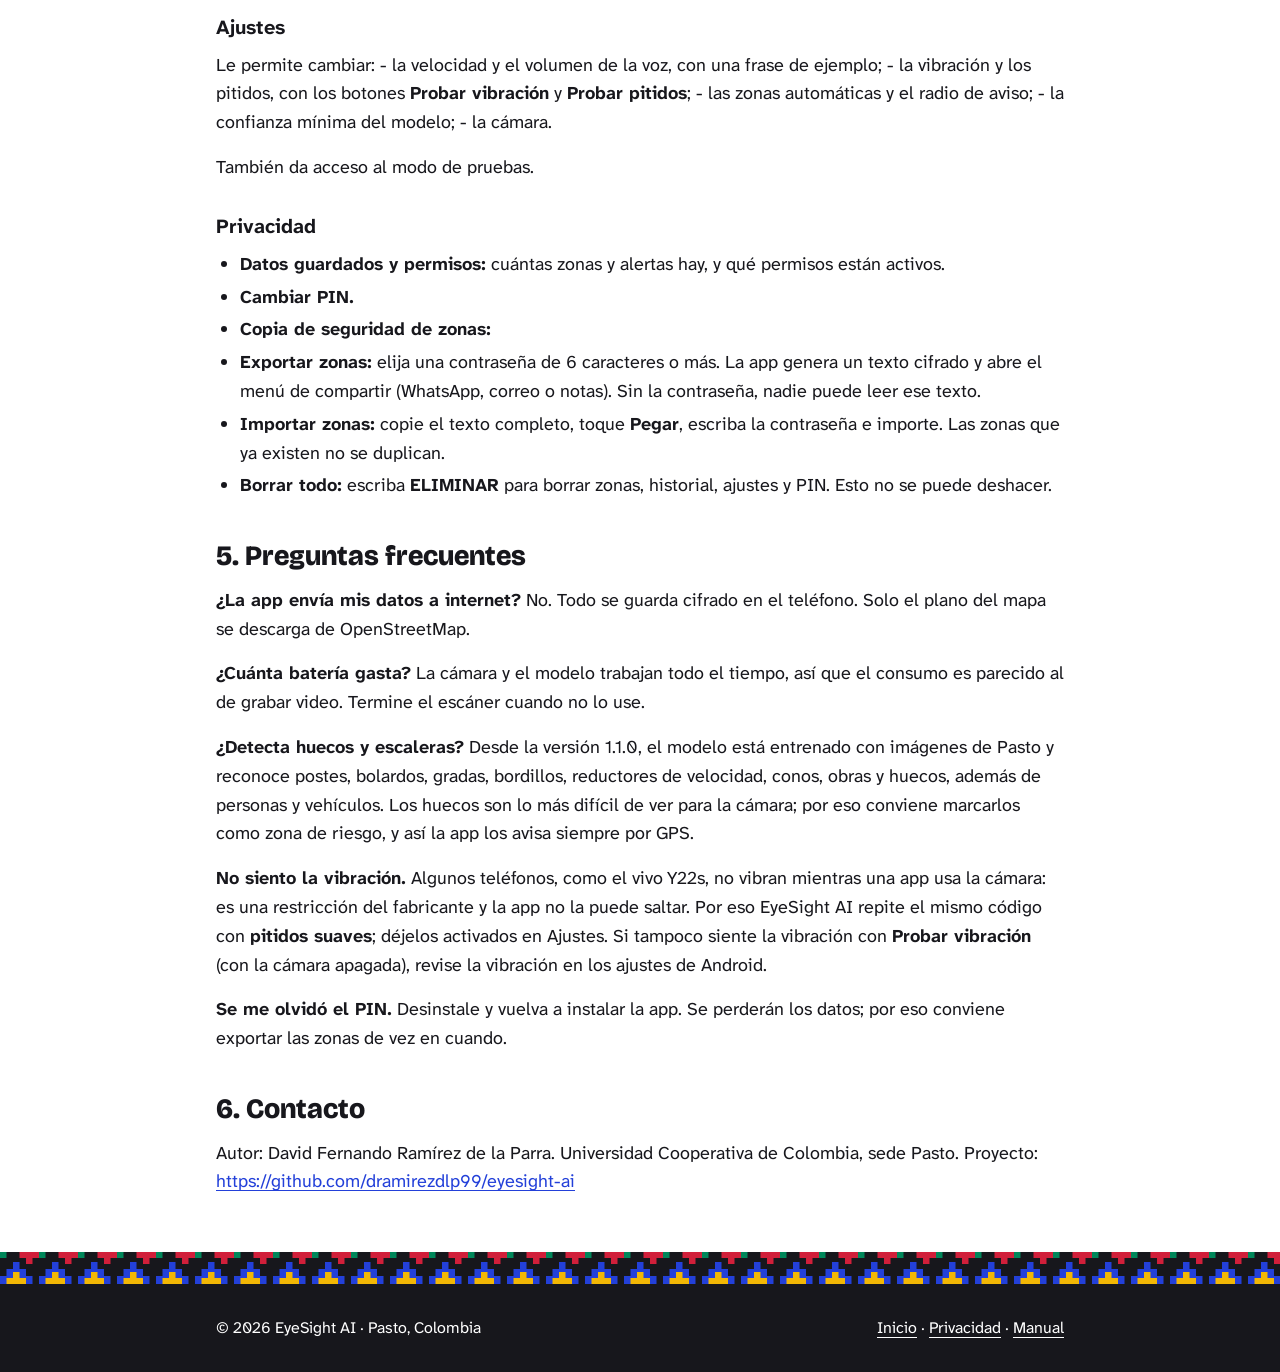
==== commit 39d3f6b1: "docs: actualiza el manual web a la version 1.1.0" ====
--- a/website/manual.html
+++ b/website/manual.html
@@ -27,9 +27,8 @@
     <div class="greca" role="presentation"></div>
   </header>
   <main id="contenido" class="max-w-4xl mx-auto px-4 sm:px-6 py-10 prose-es">
-<p>Versión 1.0.0 · Android 8.0 o superior</p>
-<p>EyeSight AI avisa con voz, vibración y pitidos suaves los obstáculos que tiene al frente: personas, vehículos,
-bicicletas, bancas, semáforos y otros. También le avisa cuando se acerca a zonas de riesgo que usted o su
+<p>Versión 1.1.0 · Android 8.0 o superior</p>
+<p>EyeSight AI avisa con voz, vibración y pitidos suaves los obstáculos que tiene al frente: postes, escalones y bordillos, bolardos, conos, obras, huecos, personas, perros, bicicletas y vehículos. También le avisa cuando se acerca a zonas de riesgo que usted o su
 acompañante registraron.</p>
 <div class="note mb-6">
 <p><strong>Importante.</strong> EyeSight AI complementa el bastón y el perro guía; no los reemplaza. Úsela
@@ -126,7 +125,7 @@
 </tr>
 <tr>
 <td>Lejos</td>
-<td>«Banca, lejos, a la derecha»</td>
+<td>«Motocicleta, lejos, a la derecha»</td>
 <td>1 pulso y 1 pitido grave</td>
 <td>Gris</td>
 </tr>
